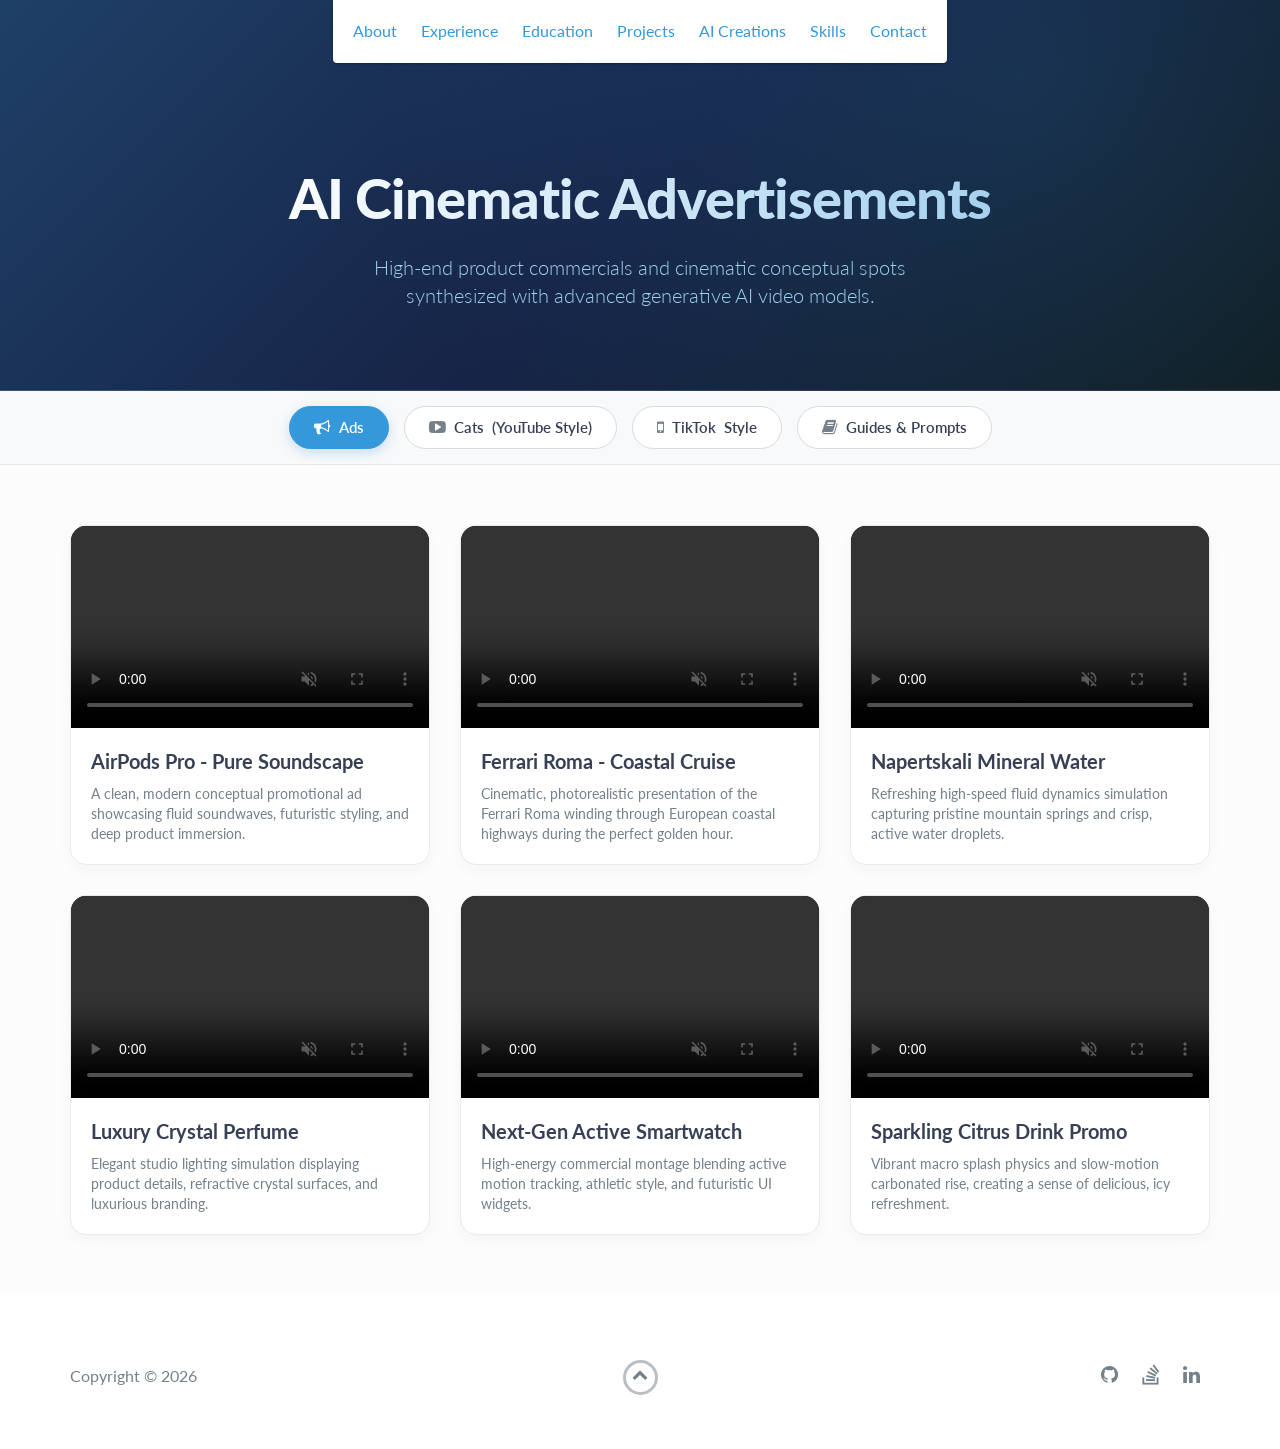
==== category.html @ 895fd5f2 "added ai section with Videos and Guides" ====
<!doctype html>
<html class="no-js" lang="en">

<head>
  <meta charset="utf-8" />
  <meta http-equiv="X-UA-Compatible" content="IE=edge" />
  <meta name="viewport" content="width=device-width, initial-scale=1" />
  <title>AI Creations Showcase | My Portfolio</title>
  <link rel="shortcut icon" href="favicon.ico" type="image/x-icon" />
  <link rel="icon" href="favicon.ico" type="image/x-icon" />
  <link href="https://fonts.googleapis.com/css?family=Lato:300,400,700,900" rel="stylesheet" />
  <link rel="stylesheet" href="libs/font-awesome/css/font-awesome.min.css" />
  <link href="css/bootstrap.min.css" rel="stylesheet" />
  <link href="css/styles.css" rel="stylesheet" />
</head>

<body class="category-page-body">
  <div id="mobile-menu-open" class="shadow-large">
    <i class="fa fa-bars" aria-hidden="true"></i>
  </div>
  <!-- End #mobile-menu-toggle -->
  
  <header class="sticky">
    <div id="mobile-menu-close">
      <span>Close</span> <i class="fa fa-times" aria-hidden="true"></i>
    </div>
    <ul id="menu" class="shadow">
      <li>
        <a class="no-scroll" href="index.html#about">About</a>
      </li>
      <li>
        <a class="no-scroll" href="index.html#experience">Experience</a>
      </li>
      <li>
        <a class="no-scroll" href="index.html#education">Education</a>
      </li>
      <li>
        <a class="no-scroll" href="index.html#projects">Projects</a>
      </li>
      <li>
        <a class="no-scroll" href="index.html#ai">AI Creations</a>
      </li>
      <li>
        <a class="no-scroll" href="index.html#skills">Skills</a>
      </li>
      <li>
        <a class="no-scroll" href="index.html#contact">Contact</a>
      </li>
    </ul>
  </header>
  <!-- End header -->

  <!-- Hero Banner Section -->
  <div class="ai-category-hero">
    <div class="ai-category-hero-content">
      <h1 id="category-title">AI Creations</h1>
      <p id="category-desc">Explore visual effects, custom prompts, and creative videos synthesized using artificial intelligence.</p>
    </div>
  </div>

  <!-- Quick Switch Category Bar -->
  <div class="ai-switcher-container">
    <div class="ai-switcher">
      <button class="ai-switcher-btn" data-cat="ads">
        <i class="fa fa-bullhorn" aria-hidden="true"></i> Ads
      </button>
      <button class="ai-switcher-btn" data-cat="cats">
        <i class="fa fa-youtube-play" aria-hidden="true"></i> Cats <span class="hidden-xs">(YouTube Style)</span>
      </button>
      <button class="ai-switcher-btn" data-cat="tiktok">
        <i class="fa fa-mobile" aria-hidden="true"></i> TikTok <span class="hidden-xs">Style</span>
      </button>
      <button class="ai-switcher-btn" data-cat="guides">
        <i class="fa fa-book" aria-hidden="true"></i> Guides &amp; Prompts
      </button>
    </div>
  </div>

  <!-- Dynamic Showcase Grid Section -->
  <div class="ai-showcase-section">
    <div class="container">
      <!-- Grid content dynamically rendered by category.js -->
      <div id="ai-showcase-grid" class="ai-grid">
        <!-- Rendered cards go here -->
      </div>
      
      <!-- Immersive Reader Drawer for Guides -->
      <div id="ai-guide-reader" class="ai-guide-viewer">
        <div class="ai-guide-viewer-content-wrapper">
          <button id="close-reader-btn" class="ai-guide-viewer-close">
            <i class="fa fa-times" aria-hidden="true"></i> Close Guide
          </button>
          <div id="guide-viewer-content" class="ai-guide-markdown-content">
            <!-- Parsed markdown goes here -->
          </div>
        </div>
      </div>
    </div>
  </div>

  <!-- Footer Section -->
  <footer>
    <div class="container">
      <div class="row">
        <div class="col-sm-5 copyright">
          <p>Copyright &copy; <span id="current-year">2026</span></p>
        </div>
        <div class="col-sm-2 top">
          <span id="to-top">
            <i class="fa fa-chevron-up" aria-hidden="true"></i>
          </span>
        </div>
        <div class="col-sm-5 social">
          <ul>
            <li>
              <a href="https://github.com/Scient1st1" target="_blank">
                <i class="fa fa-github" aria-hidden="true"></i>
              </a>
            </li>
            <li>
              <a href="https://stackoverflow.com/users/10050057/levan-tchumburidze" target="_blank">
                <i class="fa fa-stack-overflow" aria-hidden="true"></i>
              </a>
            </li>
            <li>
              <a href="https://www.linkedin.com/in/levan-tchumburidze-35bbbb224/" target="_blank">
                <i class="fa fa-linkedin" aria-hidden="true"></i>
              </a>
            </li>
          </ul>
        </div>
      </div>
    </div>
  </footer>
  <!-- End footer -->

  <script src="https://ajax.googleapis.com/ajax/libs/jquery/1.12.4/jquery.min.js"></script>
  <script src="js/scripts.min.js"></script>
  <script src="js/category.js"></script>
</body>

</html>
---- css/styles.css ----
/*!
    Title: Dev Portfolio
*/
body {
  font-family: "Lato", sans-serif;
  font-size: 16px;
}

img {
  max-width: 100%;
  height: auto;
}

body.active {
  overflow: hidden;
  z-index: -1;
}

.no-js #experience-timeline > div {
  background: #fff;
  padding: 10px;
  margin-bottom: 10px;
  border: 1px solid #dcd9d9;
}

.no-js #experience-timeline > div h3 {
  font-size: 1.5em;
  font-weight: 300;
  color: #374054;
  display: inline-block;
  margin: 0;
}

.no-js #experience-timeline > div h4 {
  font-size: 1.2em;
  font-weight: 300;
  color: #7e8890;
  margin: 0 0 15px 0;
}

.no-js #experience-timeline > div p {
  color: #74808a;
  font-size: 0.9em;
  margin: 0;
}

.no-js #experience-timeline:before,
.no-js #experience-timeline:after {
  content: none;
}

@keyframes dropHeader {
  0% {
    transform: translateY(-100%);
  }

  100% {
    transform: translateY(0);
  }
}

header {
  position: absolute;
  top: 0;
  left: 0;
  right: 0;
  text-align: center;
  z-index: 10;
  animation-name: dropHeader;
  animation-iteration-count: 1;
  animation-timing-function: ease;
  animation-duration: 0.75s;
}

header ul {
  display: inline-block;
  background: #fff;
  text-align: center;
  padding: 10px;
  margin: 0;
  border-bottom-right-radius: 4px;
  border-bottom-left-radius: 4px;
}

header li {
  display: inline-block;
}

header a {
  display: block;
  color: #3498db;
  padding: 10px;
}

header a:hover {
  color: #217dbb;
  text-decoration: none;
  background: #eee;
  border-radius: 4px;
}

header a:focus {
  color: #3498db;
  text-decoration: none;
}

header.active {
  display: block;
}

header.sticky {
  position: fixed;
  z-index: 999;
}

#menu.active {
  display: block;
}

#mobile-menu-open {
  display: none;
  cursor: pointer;
  position: fixed;
  right: 15px;
  top: 10px;
  color: #3498db;
  font-size: 1.5em;
  z-index: 20;
  padding: 0 7px;
  border-radius: 4px;
  background: #fff;
}

#mobile-menu-close {
  display: none;
  text-align: right;
  width: 100%;
  background: #fff;
  font-size: 1.5em;
  padding-right: 15px;
  padding-top: 10px;
  cursor: pointer;
  color: #3498db;
}

#mobile-menu-close span {
  font-size: 0.5em;
  text-transform: uppercase;
}

#mobile-menu-close i {
  vertical-align: middle;
}

footer {
  padding: 50px 0;
}

.copyright {
  padding-top: 20px;
}

.copyright p {
  margin: 0;
  color: #74808a;
}

.top {
  text-align: center;
}

.top span {
  cursor: pointer;
  display: block;
  margin: 15px auto 0 auto;
  width: 35px;
  height: 35px;
  border-radius: 50%;
  border: 3px solid #b9bfc4;
  text-align: center;
}

.top i {
  color: #74808a;
}

.social {
  text-align: right;
}

.social ul {
  margin: 5px 0 0 0;
  padding: 0;
}

.social li {
  display: inline-block;
  font-size: 1.25em;
  list-style: none;
}

.social a {
  display: block;
  color: #74808a;
  padding: 10px;
}

.social a:hover {
  color: #3498db;
}

.btn-rounded-white {
  display: inline-block;
  color: #fff;
  padding: 15px 25px;
  border: 3px solid #fff;
  border-radius: 30px;
  transition: 0.5s ease all;
}

.btn-rounded-white:hover {
  color: #3498db;
  background: #fff;
  text-decoration: none;
}

.shadow {
  box-shadow:
    0 1px 3px rgba(0, 0, 0, 0.12),
    0 1px 2px rgba(0, 0, 0, 0.24);
}

.shadow-large {
  box-shadow:
    0 3px 6px rgba(0, 0, 0, 0.08),
    0 3px 6px rgba(0, 0, 0, 0.15);
}

.heading {
  position: relative;
  display: inline-block;
  font-size: 2em;
  font-weight: 300;
  margin: 0 0 30px 0;
}

.heading:after {
  position: absolute;
  content: "";
  top: 100%;
  height: 1px;
  width: 50px;
  left: 0;
  right: 0;
  margin: 0 auto;
  background: #3498db;
}

.background-alt {
  background: #f2f2f5;
}

#lead {
  position: relative;
  height: 100vh;
  min-height: 500px;
  max-height: 1080px;
  background: url(../images/lead-bg.jpg);
  background-size: cover;
  padding: 15px;
  overflow: hidden;
}

#lead-content {
  position: absolute;
  z-index: 10;
  top: 50%;
  left: 50%;
  transform: translate(-50%, -50%);
  text-align: center;
}

#lead-content h1,
#lead-content h2 {
  margin: 0;
}

#lead-content h1 {
  color: #fff;
  font-weight: 900;
  font-size: 5em;
  text-transform: uppercase;
  letter-spacing: 0.05em;
  line-height: 0.9em;
}

#lead-content h2 {
  color: #a0cfee;
  font-weight: 500;
  font-size: 2.25em;
  margin-bottom: 15px;
}

#lead-overlay {
  position: absolute;
  height: 100%;
  width: 100%;
  top: 0;
  right: 0;
  bottom: 0;
  left: 0;
  background: rgba(33, 125, 187, 0.8);
  z-index: 1;
}

#lead-down {
  position: absolute;
  left: 0;
  right: 0;
  width: 100%;
  text-align: center;
  z-index: 10;
  bottom: 15px;
  color: #fff;
}

#lead-down span {
  cursor: pointer;
  display: block;
  margin: 0 auto;
  width: 35px;
  height: 35px;
  border-radius: 50%;
  border: 3px solid #a0cfee;
  text-align: center;
}

#lead-down i {
  animation: pulsate 1.5s ease;
  animation-iteration-count: infinite;
  padding-top: 5px;
}

@keyframes pulsate {
  0% {
    transform: scale(1, 1);
  }

  50% {
    transform: scale(1.2, 1.2);
  }

  100% {
    transform: scale(1, 1);
  }
}

#about {
  padding: 75px 15px;
  border-bottom: 1px solid #dcd9d9;
}

#about h2 {
  color: #374054;
}

#about p {
  color: #74808a;
  margin: 0;
}

#experience {
  padding: 50px 15px;
  text-align: center;
  border-bottom: 1px solid #dcd9d9;
}

#experience h2 {
  color: #374054;
}

#experience-timeline {
  margin: 30px auto 0 auto;
  position: relative;
  max-width: 1000px;
}

#experience-timeline:before {
  position: absolute;
  content: "";
  top: 0;
  bottom: 0;
  left: 303px;
  right: auto;
  height: 100%;
  width: 3px;
  background: #3498db;
  z-index: 0;
}

#experience-timeline:after {
  position: absolute;
  content: "";
  width: 3px;
  height: 40px;
  background: #3498db;
  background: linear-gradient(to bottom, #3498db, rgba(52, 152, 219, 0));
  top: 100%;
  left: 303px;
}

.vtimeline-content {
  margin-left: 350px;
  background: #fff;
  border: 1px solid #e6e6e6;
  padding: 15px;
  border-radius: 3px;
  text-align: left;
}

.vtimeline-content h3 {
  font-size: 1.5em;
  font-weight: 300;
  color: #374054;
  display: inline-block;
  margin: 0;
}

.vtimeline-content h4 {
  font-size: 1.2em;
  font-weight: 300;
  color: #7e8890;
  margin: 0 0 15px 0;
}

.vtimeline-content p {
  color: #74808a;
  font-size: 0.9em;
  margin: 0;
}

.vtimeline-point {
  position: relative;
  display: block;
  vertical-align: top;
  margin-bottom: 30px;
}

.vtimeline-icon {
  position: relative;
  color: #fff;
  width: 50px;
  height: 50px;
  background: #3498db;
  border-radius: 50%;
  float: left;
  z-index: 99;
  margin-left: 280px;
}

.vtimeline-icon i {
  display: block;
  font-size: 2em;
  margin-top: 10px;
}

.vtimeline-date {
  width: 260px;
  text-align: right;
  position: absolute;
  left: 0;
  top: 10px;
  font-weight: 300;
  color: #374054;
}

#education {
  padding: 50px 15px 20px 15px;
  border-bottom: 1px solid #dcd9d9;
  text-align: center;
}

#education h2 {
  color: #374054;
  margin-bottom: 50px;
}

.education-block {
  max-width: 700px;
  margin: 0 auto 30px auto;
  padding: 15px;
  border: 1px solid #dcd9d9;
  text-align: left;
}

.education-block h3 {
  font-weight: 500;
  float: left;
  margin: 0;
  color: #374054;
}

.education-block span {
  color: #74808a;
  float: right;
}

.education-block h4 {
  color: #74808a;
  clear: both;
  font-weight: 500;
  margin: 0 0 15px 0;
}

.education-block p,
.education-block ul {
  margin: 0;
  color: #74808a;
  font-size: 0.9em;
}

.education-block ul {
  padding: 0 0 0 15px;
}

#projects {
  padding: 50px 15px;
  border-bottom: 1px solid #dcd9d9;
  text-align: center;
}

#projects h2 {
  color: #374054;
  margin-bottom: 50px;
}

.project {
  position: relative;
  max-width: 900px;
  margin: 0 auto 30px auto;
  overflow: hidden;
  background: #fff;
  border-radius: 4px;
  display: flex;
}

.project-image {
  flex: 1;
  display: flex;
  align-items: center;
  justify-content: center;
}

.project-info {
  padding: 15px;
  flex: 1;
}

.project-info h3 {
  font-size: 1.5em;
  font-weight: 300;
  color: #374054;
  margin: 0 0 15px 0;
}

.project-info p {
  color: #74808a;
  margin: 0 0 15px 0;
  font-size: 0.9em;
}

.no-image .project-info {
  position: relative;
  margin: 0;
  padding: 30px 15px;
  transform: none;
}

#more-projects {
  display: none;
}

#skills {
  padding: 50px 15px;
  text-align: center;
}

#skills h2 {
  color: #374054;
  margin-bottom: 50px;
}

#skills ul {
  display: block;
  margin: 0 auto;
  padding: 0;
  max-width: 800px;
}

#skills li {
  display: inline-block;
  margin: 7px;
  padding: 5px 10px;
  color: #374054;
  background: #e4e4ea;
  list-style: none;
  cursor: default;
  font-size: 1.2em;
}

#contact {
  padding: 50px 15px;
  background: #3498db;
  text-align: center;
}

#contact h2 {
  margin: 0 0 15px 0;
  color: #fff;
  font-weight: 500;
}

#contact-form {
  max-width: 500px;
  margin: 0 auto;
}

#contact-form input,
#contact-form textarea {
  display: block;
  width: 100%;
  padding: 10px;
  border-radius: 4px;
  border: none;
  margin-bottom: 10px;
  background: #1d6fa5;
  color: #fff;
  transition: 0.5s ease all;
}

#contact-form input::-webkit-input-placeholder,
#contact-form textarea::-webkit-input-placeholder {
  color: #fff;
}

#contact-form input:-moz-placeholder,
#contact-form textarea:-moz-placeholder {
  color: #fff;
  opacity: 1;
}

#contact-form input::-moz-placeholder,
#contact-form textarea::-moz-placeholder {
  color: #fff;
  opacity: 1;
}

#contact-form input:-ms-input-placeholder,
#contact-form textarea:-ms-input-placeholder {
  color: #fff;
}

#contact-form input:focus,
#contact-form textarea:focus {
  outline: none;
  background: #16527a;
}

#contact-form textarea {
  height: 150px;
  resize: none;
}

#contact-form button {
  display: block;
  width: 100%;
  background: #fff;
  border-radius: 4px;
  padding: 5px 10px;
  border: none;
  color: #3498db;
  font-weight: 700;
  box-shadow:
    0 1px 3px rgba(0, 0, 0, 0.12),
    0 1px 2px rgba(0, 0, 0, 0.24);
  transition: 0.5s ease all;
}

#contact-form button:hover {
  box-shadow:
    0 10px 20px rgba(0, 0, 0, 0.19),
    0 6px 6px rgba(0, 0, 0, 0.23);
}

.optional-section {
  padding: 50px 15px;
  text-align: center;
  border-top: 1px solid #dcd9d9;
}

.optional-section h2 {
  color: #374054;
}

.optional-section-block {
  max-width: 700px;
  margin: 0 auto 30px auto;
  padding: 15px;
  border: 1px solid #dcd9d9;
  background: #fff;
  text-align: left;
}

.optional-section-block h3 {
  font-weight: 500;
  margin: 0 0 15px 0;
  color: #374054;
}

.optional-section-block h4 {
  color: #74808a;
  clear: both;
  font-weight: 500;
  margin: 0 0 15px 0;
}

.optional-section-block p,
.optional-section-block ul {
  margin: 0 0 15px 0;
  color: #74808a;
  font-size: 0.9em;
}

.optional-section-block ul {
  padding: 0 0 0 15px;
}

@media only screen and (max-width: 750px) {
  #experience-timeline:before,
  #experience-timeline:after {
    left: 23px;
  }

  .vtimeline-date {
    width: auto;
    text-align: left;
    position: relative;
    margin-bottom: 15px;
    display: block;
    margin-left: 70px;
  }

  .vtimeline-icon {
    margin-left: 0;
  }

  .vtimeline-content {
    margin-left: 70px;
  }
}

@media only screen and (max-width: 992px) {
  #lead {
    height: auto;
    min-height: auto;
    max-height: auto;
    padding: 100px 15px;
  }

  #lead-content {
    position: relative;
    transform: none;
    left: auto;
    top: auto;
  }

  #lead-content h1 {
    font-size: 3em;
  }

  #lead-content h2 {
    font-size: 1.75em;
  }

  #about {
    text-align: center;
  }

  #about p {
    text-align: left;
  }
}

@media only screen and (max-width: 768px) {
  header {
    position: fixed;
    display: none;
    z-index: 999;
    animation: none;
    bottom: 0;
    height: 100%;
  }

  #mobile-menu-open,
  #mobile-menu-close {
    display: block;
  }

  #menu {
    height: 100%;
    overflow-y: auto;
    box-shadow: none;
    border-radius: 0;
    width: 100%;
  }

  #menu li {
    display: block;
    margin-bottom: 10px;
  }

  #lead-content h1 {
    font-size: 2em;
  }

  #lead-content h2 {
    font-size: 1.3em;
  }

  #lead-content a {
    padding: 10px 20px;
  }

  #lead-down {
    display: none;
  }

  .education-block h3,
  .education-block span {
    float: none;
  }

  .project {
    flex-direction: column;
  }

  .project-image {
    padding-top: 20px;
    display: block;
  }
  .project-image > img {
    width: 80%;
  }

  .project-info {
    position: relative;
    margin: 0;
    padding: 30px 15px;
    top: auto;
    transform: none;
  }

  footer {
    text-align: center;
  }

  .social {
    text-align: center;
  }
}

@media only screen and (max-width: 480px) {
  #lead-content h1 {
    font-size: 1.5em;
  }

  #lead-content h2 {
    font-size: 1em;
  }

  #lead-content a {
    font-size: 0.9em;
    padding: 5px 10px;
  }
}

/* ==========================================
   AI Creations Section & Category Styles
   ========================================== */

#ai {
  padding: 75px 15px;
  text-align: center;
  border-bottom: 1px solid #dcd9d9;
  background: #ffffff;
}

#ai .category {
  display: flex;
  flex-wrap: wrap;
  justify-content: center;
  gap: 25px;
  max-width: 1000px;
  margin: 45px auto;
}

#ai .category a {
  display: flex;
  flex-direction: column;
  align-items: center;
  justify-content: center;
  width: 220px;
  height: 180px;
  background: #ffffff;
  border: 1px solid #e6e6e6;
  border-radius: 12px;
  color: #374054;
  text-decoration: none;
  transition: all 0.35s cubic-bezier(0.4, 0, 0.2, 1);
  padding: 25px 15px;
  box-shadow: 0 4px 10px rgba(0, 0, 0, 0.04);
  position: relative;
  overflow: hidden;
}

#ai .category a i {
  font-size: 2.8em;
  color: #3498db;
  margin-bottom: 15px;
  transition: transform 0.35s cubic-bezier(0.4, 0, 0.2, 1);
}

#ai .category a span {
  font-size: 1.1em;
  font-weight: 600;
  text-align: center;
  line-height: 1.3;
}

#ai .category a span small {
  display: block;
  font-size: 0.75em;
  color: #74808a;
  font-weight: 400;
  margin-top: 4px;
}

#ai .category a:hover {
  border-color: #3498db;
  box-shadow: 0 12px 24px rgba(52, 152, 219, 0.15);
  transform: translateY(-8px);
}

#ai .category a:hover i {
  transform: scale(1.15) translateY(-2px);
  color: #217dbb;
}

#ai .category a::before {
  content: "";
  position: absolute;
  bottom: 0;
  left: 0;
  width: 100%;
  height: 4px;
  background: linear-gradient(90deg, #3498db, #8e44ad);
  transform: scaleX(0);
  transition: transform 0.3s ease;
  transform-origin: center;
}

#ai .category a:hover::before {
  transform: scaleX(1);
}

#ai .try {
  margin-top: 35px;
}

#ai .try a {
  display: inline-block;
  color: #3498db;
  padding: 12px 35px;
  border: 2px solid #3498db;
  border-radius: 30px;
  font-weight: 700;
  text-decoration: none;
  transition: all 0.3s ease;
  letter-spacing: 0.5px;
}

#ai .try a:hover {
  background: #3498db;
  color: #ffffff;
  box-shadow: 0 6px 18px rgba(52, 152, 219, 0.3);
}

/* Category Page Specific Elements */
.ai-category-hero {
  position: relative;
  padding: 120px 15px 80px 15px;
  background: linear-gradient(135deg, #1f4068 0%, #162447 50%, #0f1a1c 100%);
  color: #ffffff;
  text-align: center;
  overflow: hidden;
  border-bottom: 1px solid rgba(255, 255, 255, 0.1);
}

.ai-category-hero::before {
  content: "";
  position: absolute;
  top: 0;
  left: 0;
  right: 0;
  bottom: 0;
  background: radial-gradient(
    circle at 80% 20%,
    rgba(52, 152, 219, 0.15) 0%,
    transparent 60%
  );
  z-index: 1;
}

.ai-category-hero-content {
  position: relative;
  z-index: 2;
  max-width: 800px;
  margin: 0 auto;
}

.ai-category-hero h1 {
  font-size: 3.5em;
  font-weight: 900;
  letter-spacing: -1px;
  margin-bottom: 15px;
  background: linear-gradient(90deg, #ffffff, #a0cfee);
  -webkit-background-clip: text;
  -webkit-text-fill-color: transparent;
}

.ai-category-hero p {
  font-size: 1.25em;
  color: #a0cfee;
  font-weight: 300;
  max-width: 600px;
  margin: 0 auto;
}

/* Category Quick-Switch Tab Menu */
.ai-switcher-container {
  background: #f8f9fa;
  border-bottom: 1px solid #e6e6e6;
  padding: 15px 0;
  z-index: 100;
  box-shadow: 0 4px 6px rgba(0, 0, 0, 0.02);
}

.ai-switcher {
  display: flex;
  justify-content: center;
  flex-wrap: wrap;
  gap: 15px;
  max-width: 900px;
  margin: 0 auto;
  padding: 0 15px;
}

.ai-switcher-btn {
  padding: 10px 24px;
  border-radius: 25px;
  border: 1px solid #dcd9d9;
  background: #ffffff;
  color: #374054;
  font-weight: 600;
  font-size: 0.95em;
  cursor: pointer;
  transition: all 0.3s ease;
  display: flex;
  align-items: center;
  gap: 8px;
}

.ai-switcher-btn i {
  font-size: 1.1em;
  color: #74808a;
  transition: color 0.3s ease;
}

.ai-switcher-btn:hover {
  border-color: #3498db;
  color: #3498db;
  background: rgba(52, 152, 219, 0.04);
}

.ai-switcher-btn.active {
  background: #3498db;
  color: #ffffff;
  border-color: #3498db;
  box-shadow: 0 4px 12px rgba(52, 152, 219, 0.25);
}

.ai-switcher-btn.active i {
  color: #ffffff;
}

/* Showcase Grid Layout */
.ai-showcase-section {
  padding: 60px 15px;
  min-height: 500px;
  background: #fcfcfd;
}

.ai-grid {
  display: grid;
  grid-template-columns: repeat(auto-fill, minmax(320px, 1fr));
  gap: 30px;
  max-width: 1200px;
  margin: 0 auto;
}

/* Video Card Styling */
.ai-video-card {
  background: #ffffff;
  border: 1px solid #eaeaea;
  border-radius: 16px;
  overflow: hidden;
  box-shadow: 0 5px 15px rgba(0, 0, 0, 0.03);
  transition: all 0.4s cubic-bezier(0.165, 0.84, 0.44, 1);
  display: flex;
  flex-direction: column;
}

.ai-video-card:hover {
  transform: translateY(-8px);
  box-shadow: 0 15px 35px rgba(0, 0, 0, 0.08);
  border-color: #3498db;
}

.ai-video-wrapper {
  position: relative;
  width: 100%;
  padding-top: 56.25%; /* 16:9 Aspect Ratio */
  background: #000000;
  overflow: hidden;
}

.ai-video-wrapper video {
  position: absolute;
  top: 0;
  left: 0;
  width: 100%;
  height: 100%;
  object-fit: cover;
}

.ai-video-info {
  padding: 20px;
  flex-grow: 1;
  display: flex;
  flex-direction: column;
  justify-content: space-between;
}

.ai-video-info h3 {
  font-size: 1.25em;
  font-weight: 700;
  color: #374054;
  margin: 0 0 10px 0;
  line-height: 1.3;
}

.ai-video-info p {
  font-size: 0.9em;
  color: #74808a;
  margin: 0;
  line-height: 1.4;
}

/* TikTok Vertical Style Card Override */
.ai-grid.vertical-style {
  grid-template-columns: repeat(auto-fill, minmax(240px, 1fr));
  gap: 25px;
}

.ai-grid.vertical-style .ai-video-wrapper {
  padding-top: 177.78%; /* 9:16 vertical ratio */
}

/* Guides Markdown Layout & Modal Rendering */
.ai-guides-container {
  max-width: 1100px;
  margin: 0 auto;
}

.ai-guide-card {
  background: #ffffff;
  border: 1px solid #eaeaea;
  border-radius: 12px;
  padding: 25px;
  box-shadow: 0 4px 12px rgba(0, 0, 0, 0.02);
  transition: all 0.3s ease;
  cursor: pointer;
  position: relative;
  display: flex;
  flex-direction: column;
  justify-content: space-between;
  height: 100%;
}

.ai-guide-card:hover {
  border-color: #3498db;
  box-shadow: 0 10px 25px rgba(52, 152, 219, 0.1);
  transform: translateY(-4px);
}

.ai-guide-card-header {
  margin-bottom: 15px;
}

.ai-guide-card-header i {
  font-size: 1.8em;
  color: #3498db;
  margin-bottom: 10px;
}

.ai-guide-card-header h3 {
  font-size: 1.35em;
  font-weight: 700;
  color: #374054;
  margin: 0 0 8px 0;
}

.ai-guide-card p {
  font-size: 0.92em;
  color: #74808a;
  line-height: 1.5;
  margin-bottom: 20px;
}

.ai-guide-card-action {
  color: #3498db;
  font-weight: 700;
  font-size: 0.9em;
  display: flex;
  align-items: center;
  gap: 6px;
}

.ai-guide-card-action i {
  transition: transform 0.2s ease;
}

.ai-guide-card:hover .ai-guide-card-action i {
  transform: translateX(4px);
}

/* Elegant Guide Immersive Viewer Overlay Modal */
.ai-guide-viewer {
  display: none;
  position: fixed;
  top: 0;
  left: 0;
  right: 0;
  bottom: 0;
  width: 100vw;
  height: 100vh;
  background: rgba(15, 23, 42, 0.75);
  backdrop-filter: blur(8px);
  z-index: 99999;
  align-items: center;
  justify-content: center;
  padding: 30px 15px;
  overflow: hidden;
}

.ai-guide-viewer-content-wrapper {
  background: #ffffff;
  border: 1px solid rgba(255, 255, 255, 0.2);
  border-radius: 20px;
  box-shadow: 0 25px 50px -12px rgba(0, 0, 0, 0.25);
  width: 100%;
  max-width: 850px;
  max-height: 85vh;
  overflow-y: auto;
  padding: 40px;
  position: relative;
  animation: modalSlideIn 0.35s cubic-bezier(0.16, 1, 0.3, 1);
}

@keyframes modalSlideIn {
  from {
    opacity: 0;
    transform: translateY(30px) scale(0.98);
  }
  to {
    opacity: 1;
    transform: translateY(0) scale(1);
  }
}

.ai-guide-viewer-close {
  position: absolute;
  top: 20px;
  right: 20px;
  background: #f1f2f5;
  border: none;
  color: #74808a;
  font-weight: 600;
  padding: 8px 16px;
  border-radius: 20px;
  cursor: pointer;
  transition: all 0.2s ease;
  display: flex;
  align-items: center;
  gap: 6px;
  z-index: 10;
}

.ai-guide-viewer-close:hover {
  background: #e4e6eb;
  color: #374054;
  transform: scale(1.05);
}

.ai-guide-markdown-content {
  font-family: "Lato", sans-serif;
  color: #374054;
  line-height: 1.7;
  font-size: 1.1em;
  max-width: 780px;
  margin: 0 auto;
}

.ai-guide-markdown-content h1 {
  font-size: 2.2em;
  font-weight: 700;
  margin-top: 0;
  margin-bottom: 25px;
  border-bottom: 2px solid #3498db;
  padding-bottom: 12px;
  color: #1a2a3a;
}

.ai-guide-markdown-content h2 {
  font-size: 1.6em;
  font-weight: 700;
  margin-top: 35px;
  margin-bottom: 15px;
  color: #2c3e50;
  border-bottom: 1px solid #eee;
  padding-bottom: 6px;
}

.ai-guide-markdown-content h3 {
  font-size: 1.25em;
  font-weight: 700;
  margin-top: 25px;
  margin-bottom: 10px;
  color: #34495e;
}

.ai-guide-markdown-content p {
  margin-bottom: 20px;
}

.ai-guide-markdown-content ul,
.ai-guide-markdown-content ol {
  padding-left: 20px;
  margin-bottom: 20px;
}

.ai-guide-markdown-content li {
  margin-bottom: 8px;
}

.ai-guide-markdown-content li input[type="checkbox"] {
  margin-right: 8px;
  transform: scale(1.1);
  vertical-align: middle;
}

.ai-guide-markdown-content code {
  background: #f4f5f7;
  padding: 2px 6px;
  border-radius: 4px;
  font-family: Consolas, Monaco, "Andale Mono", monospace;
  font-size: 0.9em;
  color: #e74c3c;
}

.ai-guide-markdown-content pre {
  background: #272822;
  border-radius: 8px;
  padding: 15px 20px;
  overflow-x: auto;
  margin-bottom: 25px;
}

.ai-guide-markdown-content pre code {
  background: transparent;
  padding: 0;
  color: #f8f8f2;
}

.ai-guide-markdown-content hr {
  border: 0;
  height: 1px;
  background: #e6e6e6;
  margin: 30px 0;
}

.ai-guide-markdown-content blockquote {
  border-left: 4px solid #3498db;
  padding-left: 20px;
  margin-left: 0;
  font-style: italic;
  color: #74808a;
  background: #f8f9fa;
  padding-top: 10px;
  padding-bottom: 10px;
  border-radius: 0 8px 8px 0;
}

@media only screen and (max-width: 768px) {
  .ai-category-hero {
    padding: 100px 15px 60px 15px;
  }
  .ai-category-hero h1 {
    font-size: 2.5em;
  }
  .ai-switcher-container {
    top: 50px;
  }
  .ai-switcher {
    gap: 8px;
  }
  .ai-switcher-btn {
    padding: 8px 16px;
    font-size: 0.85em;
  }
  .ai-guide-viewer {
    padding: 20px;
  }
}
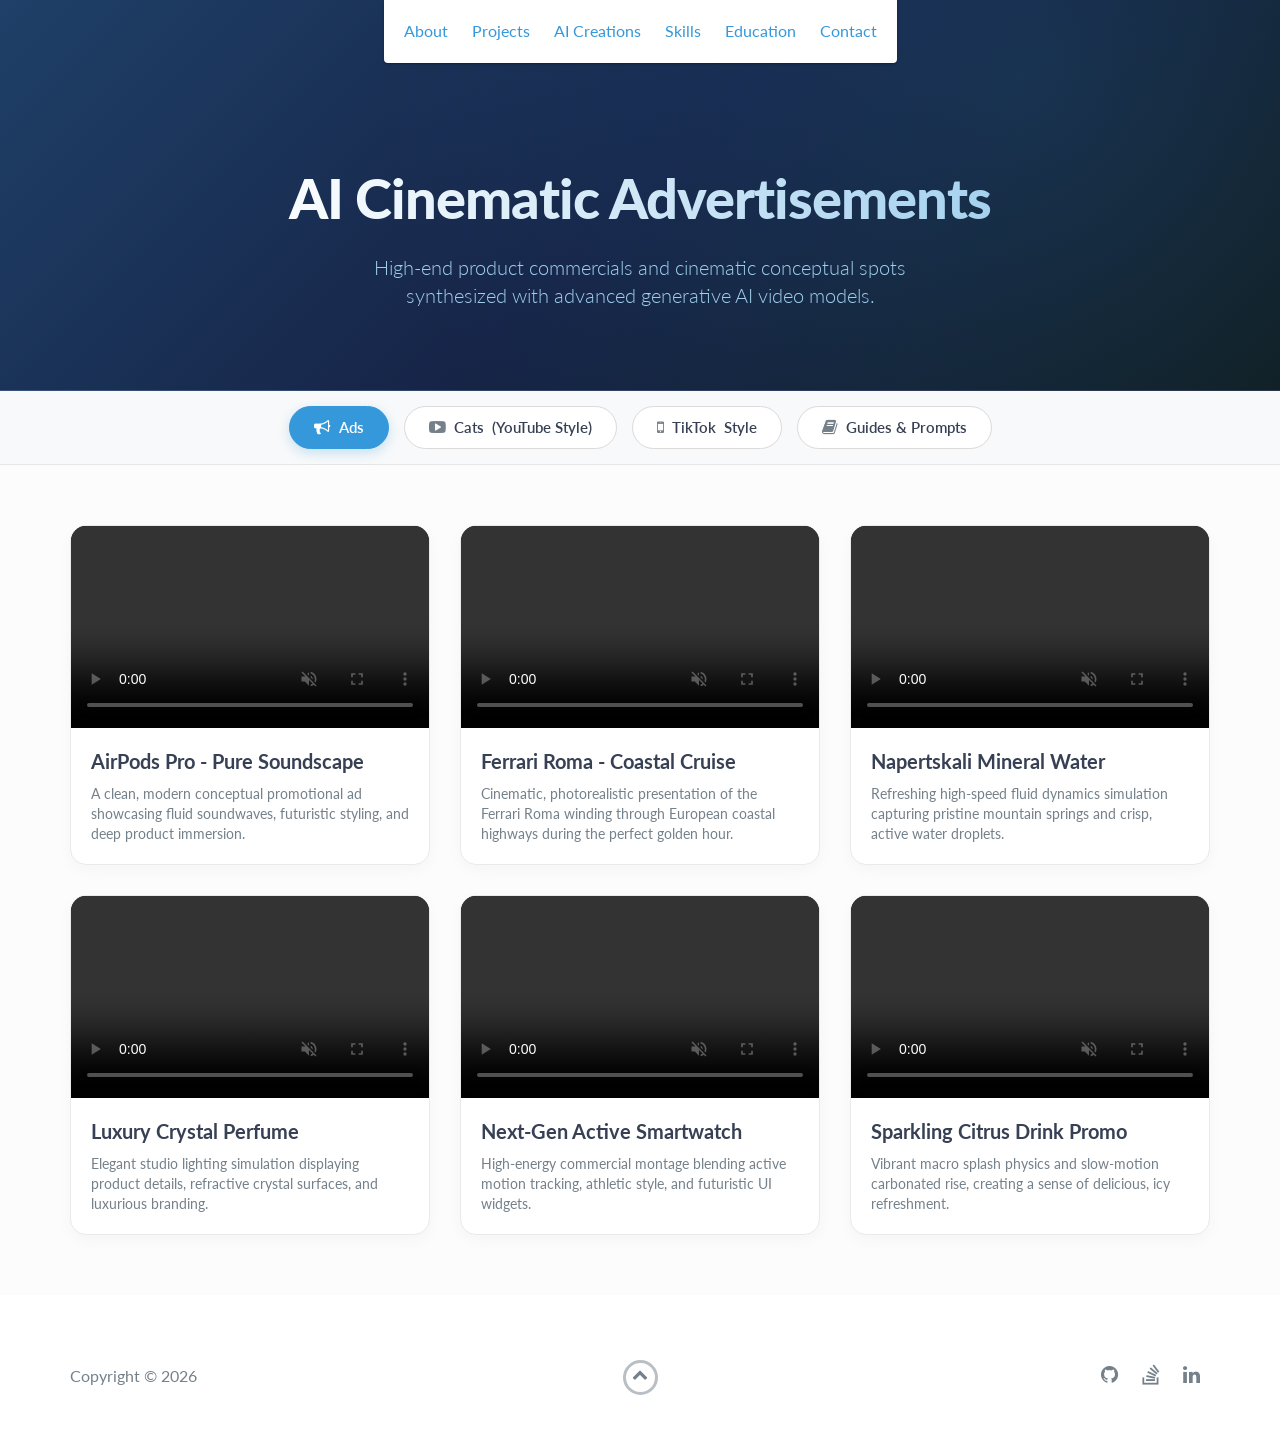
==== commit 2d3f9bdb: "fixed category page, menu items" ====
--- a/category.html
+++ b/category.html
@@ -1,142 +1,151 @@
 <!doctype html>
 <html class="no-js" lang="en">
+  <head>
+    <meta charset="utf-8" />
+    <meta http-equiv="X-UA-Compatible" content="IE=edge" />
+    <meta name="viewport" content="width=device-width, initial-scale=1" />
+    <title>AI Creations Showcase | My Portfolio</title>
+    <link rel="shortcut icon" href="favicon.ico" type="image/x-icon" />
+    <link rel="icon" href="favicon.ico" type="image/x-icon" />
+    <link
+      href="https://fonts.googleapis.com/css?family=Lato:300,400,700,900"
+      rel="stylesheet"
+    />
+    <link rel="stylesheet" href="libs/font-awesome/css/font-awesome.min.css" />
+    <link href="css/bootstrap.min.css" rel="stylesheet" />
+    <link href="css/styles.css" rel="stylesheet" />
+  </head>
 
-<head>
-  <meta charset="utf-8" />
-  <meta http-equiv="X-UA-Compatible" content="IE=edge" />
-  <meta name="viewport" content="width=device-width, initial-scale=1" />
-  <title>AI Creations Showcase | My Portfolio</title>
-  <link rel="shortcut icon" href="favicon.ico" type="image/x-icon" />
-  <link rel="icon" href="favicon.ico" type="image/x-icon" />
-  <link href="https://fonts.googleapis.com/css?family=Lato:300,400,700,900" rel="stylesheet" />
-  <link rel="stylesheet" href="libs/font-awesome/css/font-awesome.min.css" />
-  <link href="css/bootstrap.min.css" rel="stylesheet" />
-  <link href="css/styles.css" rel="stylesheet" />
-</head>
+  <body class="category-page-body">
+    <div id="mobile-menu-open" class="shadow-large">
+      <i class="fa fa-bars" aria-hidden="true"></i>
+    </div>
+    <!-- End #mobile-menu-toggle -->
 
-<body class="category-page-body">
-  <div id="mobile-menu-open" class="shadow-large">
-    <i class="fa fa-bars" aria-hidden="true"></i>
-  </div>
-  <!-- End #mobile-menu-toggle -->
-  
-  <header class="sticky">
-    <div id="mobile-menu-close">
-      <span>Close</span> <i class="fa fa-times" aria-hidden="true"></i>
+    <header class="sticky">
+      <div id="mobile-menu-close">
+        <span>Close</span> <i class="fa fa-times" aria-hidden="true"></i>
+      </div>
+      <ul id="menu" class="shadow">
+        <li>
+          <a class="no-scroll" href="index.html#about">About</a>
+        </li>
+        <li>
+          <a class="no-scroll" href="index.html#projects">Projects</a>
+        </li>
+        <li>
+          <a class="no-scroll" href="index.html#ai">AI Creations</a>
+        </li>
+        <li>
+          <a class="no-scroll" href="index.html#skills">Skills</a>
+        </li>
+        <li>
+          <a class="no-scroll" href="index.html#education">Education</a>
+        </li>
+        <li>
+          <a class="no-scroll" href="index.html#contact">Contact</a>
+        </li>
+      </ul>
+    </header>
+    <!-- End header -->
+
+    <!-- Hero Banner Section -->
+    <div class="ai-category-hero">
+      <div class="ai-category-hero-content">
+        <h1 id="category-title">AI Creations</h1>
+        <p id="category-desc">
+          Explore visual effects, custom prompts, and creative videos
+          synthesized using artificial intelligence.
+        </p>
+      </div>
     </div>
-    <ul id="menu" class="shadow">
-      <li>
-        <a class="no-scroll" href="index.html#about">About</a>
-      </li>
-      <li>
-        <a class="no-scroll" href="index.html#experience">Experience</a>
-      </li>
-      <li>
-        <a class="no-scroll" href="index.html#education">Education</a>
-      </li>
-      <li>
-        <a class="no-scroll" href="index.html#projects">Projects</a>
-      </li>
-      <li>
-        <a class="no-scroll" href="index.html#ai">AI Creations</a>
-      </li>
-      <li>
-        <a class="no-scroll" href="index.html#skills">Skills</a>
-      </li>
-      <li>
-        <a class="no-scroll" href="index.html#contact">Contact</a>
-      </li>
-    </ul>
-  </header>
-  <!-- End header -->
 
-  <!-- Hero Banner Section -->
-  <div class="ai-category-hero">
-    <div class="ai-category-hero-content">
-      <h1 id="category-title">AI Creations</h1>
-      <p id="category-desc">Explore visual effects, custom prompts, and creative videos synthesized using artificial intelligence.</p>
+    <!-- Quick Switch Category Bar -->
+    <div class="ai-switcher-container">
+      <div class="ai-switcher">
+        <button class="ai-switcher-btn" data-cat="ads">
+          <i class="fa fa-bullhorn" aria-hidden="true"></i> Ads
+        </button>
+        <button class="ai-switcher-btn" data-cat="cats">
+          <i class="fa fa-youtube-play" aria-hidden="true"></i> Cats
+          <span class="hidden-xs">(YouTube Style)</span>
+        </button>
+        <button class="ai-switcher-btn" data-cat="tiktok">
+          <i class="fa fa-mobile" aria-hidden="true"></i> TikTok
+          <span class="hidden-xs">Style</span>
+        </button>
+        <button class="ai-switcher-btn" data-cat="guides">
+          <i class="fa fa-book" aria-hidden="true"></i> Guides &amp; Prompts
+        </button>
+      </div>
     </div>
-  </div>
 
-  <!-- Quick Switch Category Bar -->
-  <div class="ai-switcher-container">
-    <div class="ai-switcher">
-      <button class="ai-switcher-btn" data-cat="ads">
-        <i class="fa fa-bullhorn" aria-hidden="true"></i> Ads
-      </button>
-      <button class="ai-switcher-btn" data-cat="cats">
-        <i class="fa fa-youtube-play" aria-hidden="true"></i> Cats <span class="hidden-xs">(YouTube Style)</span>
-      </button>
-      <button class="ai-switcher-btn" data-cat="tiktok">
-        <i class="fa fa-mobile" aria-hidden="true"></i> TikTok <span class="hidden-xs">Style</span>
-      </button>
-      <button class="ai-switcher-btn" data-cat="guides">
-        <i class="fa fa-book" aria-hidden="true"></i> Guides &amp; Prompts
-      </button>
-    </div>
-  </div>
+    <!-- Dynamic Showcase Grid Section -->
+    <div class="ai-showcase-section">
+      <div class="container">
+        <!-- Grid content dynamically rendered by category.js -->
+        <div id="ai-showcase-grid" class="ai-grid">
+          <!-- Rendered cards go here -->
+        </div>
 
-  <!-- Dynamic Showcase Grid Section -->
-  <div class="ai-showcase-section">
-    <div class="container">
-      <!-- Grid content dynamically rendered by category.js -->
-      <div id="ai-showcase-grid" class="ai-grid">
-        <!-- Rendered cards go here -->
-      </div>
-      
-      <!-- Immersive Reader Drawer for Guides -->
-      <div id="ai-guide-reader" class="ai-guide-viewer">
-        <div class="ai-guide-viewer-content-wrapper">
-          <button id="close-reader-btn" class="ai-guide-viewer-close">
-            <i class="fa fa-times" aria-hidden="true"></i> Close Guide
-          </button>
-          <div id="guide-viewer-content" class="ai-guide-markdown-content">
-            <!-- Parsed markdown goes here -->
+        <!-- Immersive Reader Drawer for Guides -->
+        <div id="ai-guide-reader" class="ai-guide-viewer">
+          <div class="ai-guide-viewer-content-wrapper">
+            <button id="close-reader-btn" class="ai-guide-viewer-close">
+              <i class="fa fa-times" aria-hidden="true"></i> Close Guide
+            </button>
+            <div id="guide-viewer-content" class="ai-guide-markdown-content">
+              <!-- Parsed markdown goes here -->
+            </div>
           </div>
         </div>
       </div>
     </div>
-  </div>
 
-  <!-- Footer Section -->
-  <footer>
-    <div class="container">
-      <div class="row">
-        <div class="col-sm-5 copyright">
-          <p>Copyright &copy; <span id="current-year">2026</span></p>
-        </div>
-        <div class="col-sm-2 top">
-          <span id="to-top">
-            <i class="fa fa-chevron-up" aria-hidden="true"></i>
-          </span>
-        </div>
-        <div class="col-sm-5 social">
-          <ul>
-            <li>
-              <a href="https://github.com/Scient1st1" target="_blank">
-                <i class="fa fa-github" aria-hidden="true"></i>
-              </a>
-            </li>
-            <li>
-              <a href="https://stackoverflow.com/users/10050057/levan-tchumburidze" target="_blank">
-                <i class="fa fa-stack-overflow" aria-hidden="true"></i>
-              </a>
-            </li>
-            <li>
-              <a href="https://www.linkedin.com/in/levan-tchumburidze-35bbbb224/" target="_blank">
-                <i class="fa fa-linkedin" aria-hidden="true"></i>
-              </a>
-            </li>
-          </ul>
+    <!-- Footer Section -->
+    <footer>
+      <div class="container">
+        <div class="row">
+          <div class="col-sm-5 copyright">
+            <p>Copyright &copy; <span id="current-year">2026</span></p>
+          </div>
+          <div class="col-sm-2 top">
+            <span id="to-top">
+              <i class="fa fa-chevron-up" aria-hidden="true"></i>
+            </span>
+          </div>
+          <div class="col-sm-5 social">
+            <ul>
+              <li>
+                <a href="https://github.com/Scient1st1" target="_blank">
+                  <i class="fa fa-github" aria-hidden="true"></i>
+                </a>
+              </li>
+              <li>
+                <a
+                  href="https://stackoverflow.com/users/10050057/levan-tchumburidze"
+                  target="_blank"
+                >
+                  <i class="fa fa-stack-overflow" aria-hidden="true"></i>
+                </a>
+              </li>
+              <li>
+                <a
+                  href="https://www.linkedin.com/in/levan-tchumburidze-35bbbb224/"
+                  target="_blank"
+                >
+                  <i class="fa fa-linkedin" aria-hidden="true"></i>
+                </a>
+              </li>
+            </ul>
+          </div>
         </div>
       </div>
-    </div>
-  </footer>
-  <!-- End footer -->
+    </footer>
+    <!-- End footer -->
 
-  <script src="https://ajax.googleapis.com/ajax/libs/jquery/1.12.4/jquery.min.js"></script>
-  <script src="js/scripts.min.js"></script>
-  <script src="js/category.js"></script>
-</body>
-
+    <script src="https://ajax.googleapis.com/ajax/libs/jquery/1.12.4/jquery.min.js"></script>
+    <script src="js/scripts.min.js"></script>
+    <script src="js/category.js"></script>
+  </body>
 </html>
